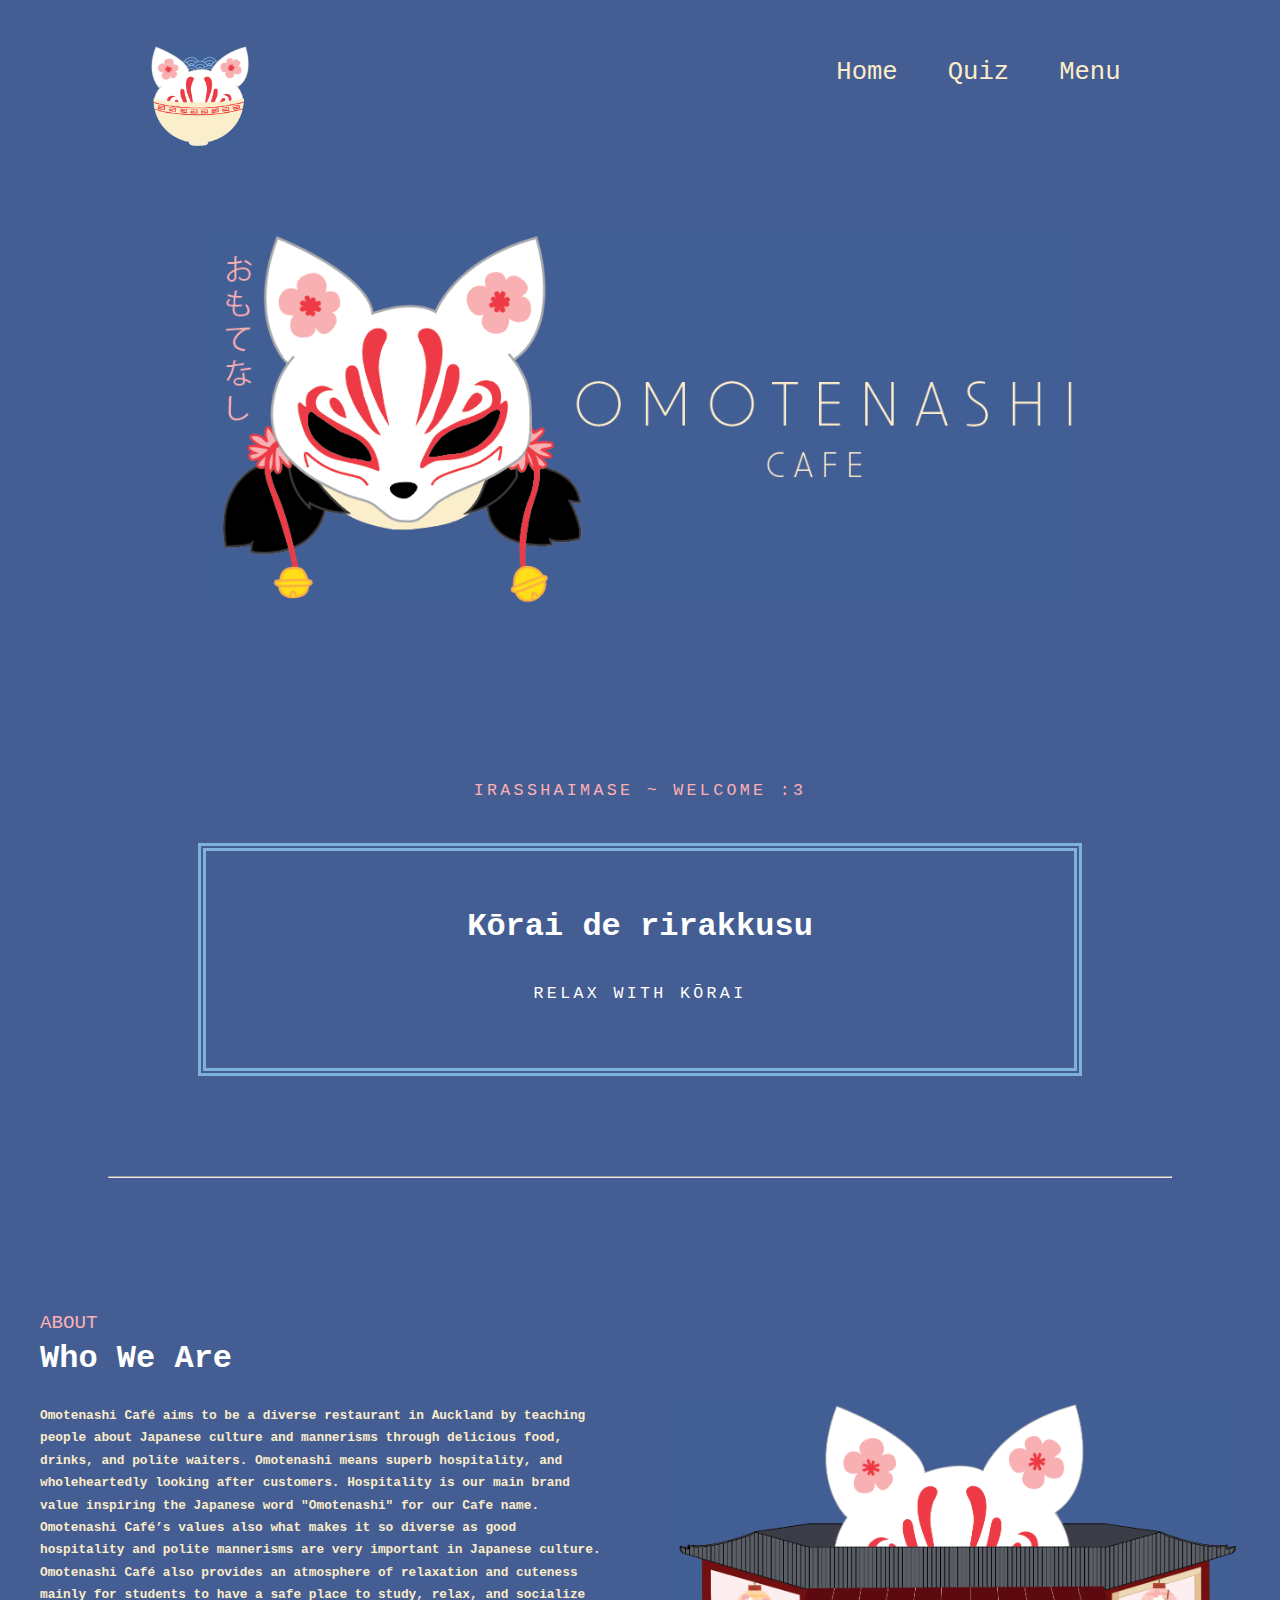
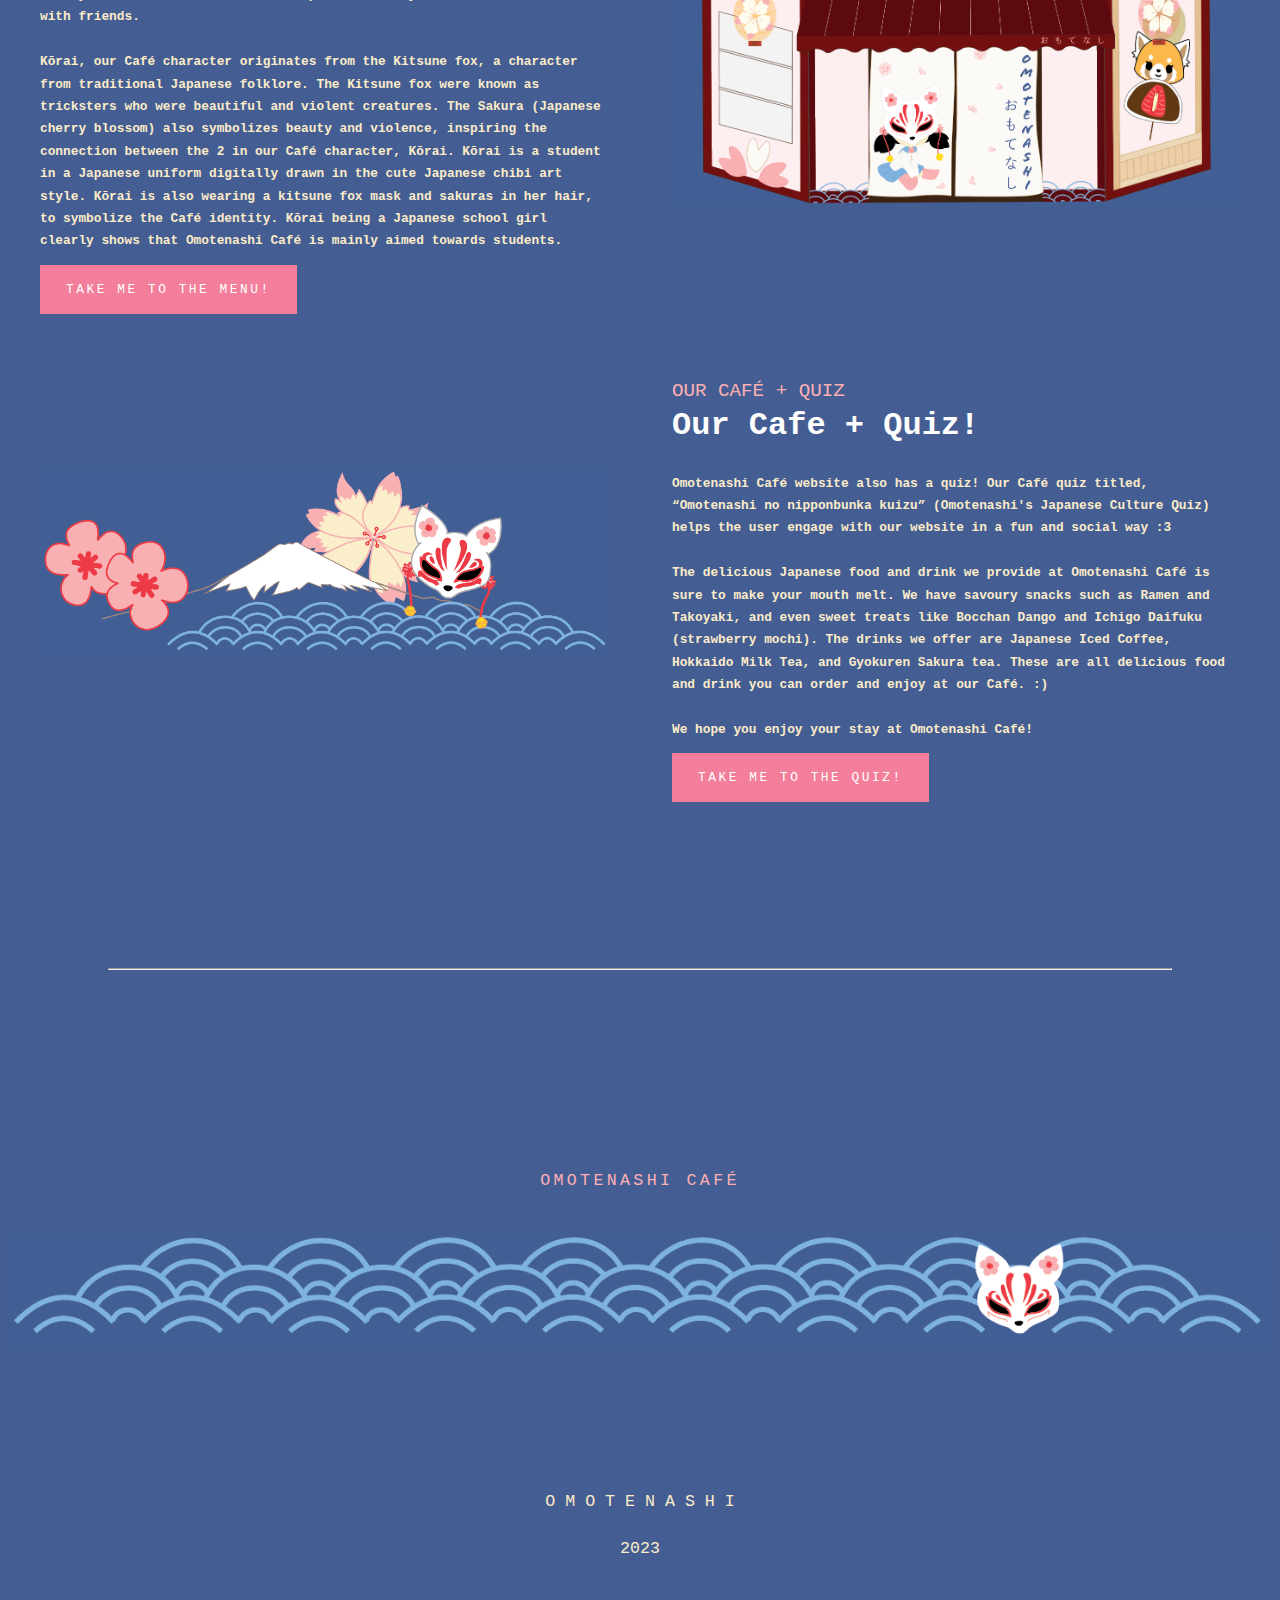
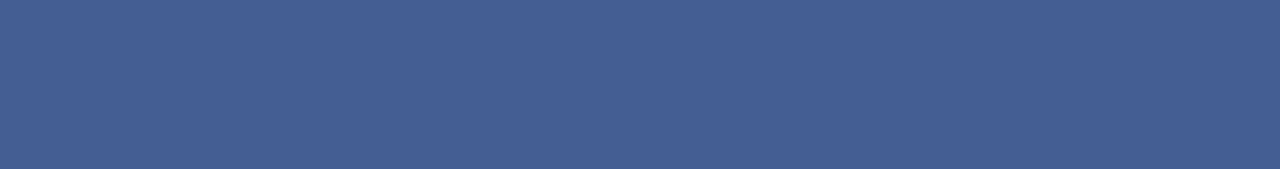
==== index.html @ 2644ee20 "organize files" ====
<!DOCTYPE html>
<html>
    <head>
        <meta charset="utf-8">
        <meta http-equiv="X-UA-Compatible" content="IE=edge">
        <title>おもてなし ~ ^ω^</title>
        <meta name="description" content="">
        <meta name="viewport" content="width=device-width, initial-scale=1">
        <link rel="icon" href="logo(2).PNG">
        <link rel="stylesheet" href="t.css"> <!--CSS page linking-->
    </head>
    <body>
    
      <br>
      <!--NAVBAR-->
      <div class="navbar">
        <a href="3.html">Menu</a>
        <a href="2.html">Quiz</a> 
        <a href="index.html">Home</a> 
        <img class="nav-logo" src="logo.PNG" alt="nav-logo">
      </div>

      <br><br><br>

      <!--Omotenashi Cafe Heading-->
      <div>
      <center><img class="page-headings" src="cafe-heading-2.PNG" alt="cafe-heading"></center>
      </div>

      <br><br><br><br>

      <!--Label Light-->
      <!--<div class="label-light">IRASSHAIMASE ~ WELCOME :3</div>-->
      <div class="label-light">IRASSHAIMASE ~ WELCOME :3</div>
      <br>

      <!--MOTTO HEADING-->
      <div class="box-1"><br><b><p class="heading-small">Kōrai de rirakkusu</p></b>
      <p class="label-light" style="color: white; margin-top: 0.1%;">RELAX WITH KŌRAI</p><br><br></div>

      <!--Line Seperater-->
      <hr>

      <!--ABOUT SECTION-->
      <div class="parent">
        <div class="item">
          <div div class="label-light-left">ABOUT</div>
          <div class="wwa-heading-small"><b>Who We Are</b></div>
          <br>
          <b style="color: #FCECC9; font-size: 1vw;">Omotenashi Café aims to be a diverse restaurant in Auckland
            by teaching people about Japanese culture and mannerisms through delicious food, drinks, and polite waiters. Omotenashi means superb hospitality, 
            and wholeheartedly looking after customers. Hospitality is our main brand value inspiring the Japanese word "Omotenashi" for our Cafe name.
            Omotenashi Café’s values also what makes it so diverse as good hospitality and polite mannerisms are very important in Japanese culture. Omotenashi 
            Café also provides an atmosphere of relaxation and cuteness mainly for students to have a safe place to study, relax, 
            and socialize with friends. 
            <br><br>
            Kōrai, our Café character originates from the Kitsune fox, a character from traditional Japanese folklore. The 
            Kitsune fox were known as tricksters who were beautiful and violent creatures. The Sakura (Japanese cherry blossom) also
            symbolizes beauty and violence, inspiring the connection between the 2 in our Café character, Kōrai. Kōrai is 
            a student in a Japanese uniform digitally drawn in the cute Japanese chibi art style. Kōrai is also wearing a kitsune fox mask
            and sakuras in her hair, to symbolize the Café identity. Kōrai being a Japanese school girl clearly shows that Omotenashi Café is 
            mainly aimed towards students.</p></b>
            <!--"TAKE ME TO THE MENU!" button-->
            <a href="index-3.html"><button type="button" class="button-left">TAKE ME TO THE MENU!</button></a>
        </div>

        <!--Image-->
        <div class="item">
          <br><br><br><br>
          <img class="wwa-image" src="cafe-storefront.PNG" alt="cafe-storefront">
        </div>

      </div>
      
      <!--OUR CAFE & QUIZ SECTION-->
      <div class="parent">
        <!--Image-->
        <div class="item">
          <br><br><br><br>
          <img class="oq-image" src="C+Q.PNG" alt="oq-image">
        </div>
        
        <div class="item">
          <div div class="label-light-right">OUR CAFÉ + QUIZ</div>
          <div class="oq-heading-small"><b>Our Cafe + Quiz!</b></div>
          <br>
          <b style="color: #FCECC9; font-size: 1vw;">Omotenashi Café website also has a quiz! Our Café quiz titled, “Omotenashi no nipponbunka kuizu” (Omotenashi's Japanese Culture Quiz)
            helps the user engage with our website in a fun and social way :3 
            <br><br>
            The delicious Japanese food and drink we provide at Omotenashi Café is sure to make your mouth melt. We have savoury snacks 
            such as Ramen and Takoyaki, and even sweet treats like Bocchan Dango and Ichigo Daifuku (strawberry mochi). The drinks we offer 
            are Japanese Iced Coffee, Hokkaido Milk Tea, and Gyokuren Sakura tea. These are all delicious food and drink you can order and enjoy at our Café. :)
            <br><br>
            We hope you enjoy your stay at Omotenashi Café!</p></b>
            <!--"TAKE ME TO THE QUIZ!" button-->
            <a href="index-2.html"><button type="button" class="button-right">TAKE ME TO THE QUIZ!</button></a>
        </div>
      </div>

      <!--Line Separater-->
      <br>
      <hr>
      <br>

      <!--Label Light-->
      <div class="label-light">OMOTENASHI CAFÉ</div> 
      <br>

      <!--DOODLES-->
      <center><img class="seig-dood" src="Seigaiha doodles.PNG" alt="seig-dood"></center>

      <br><br><br>
      <br><br><br>

      <!--License Label Light-->
        <div class="license-label-light">
          O M O T E N A S H I <br><br> 2023
        </div>
    </div>

      <br><br><br>
      <br><br><br>

      <button onclick="topFunction()" id="btp-btn" title="back-to-top">Back to top ↑</button>

      <br><br><br>
      
      <script src="t.js" async defer></script> <!--JS page linking-->
    </body>

</html>
---- t.css ----
/*GENERAL*/
* {
    box-sizing: border-box;
  }
  
  body {
    background-color: #445E93;
    font-family: 'Courier New', Courier, monospace;
    font-size: 100%;     /* flexible baseline */
    line-height: 1.4;
  }
  
  /*Navbar*/
  .navbar {
    width: 80%;
    overflow:auto;
    margin:auto;
  }
  
  .nav-logo {
    float: left;
    padding: 15px;
    text-decoration: none;
    width: 13%;
  }
  
  .navbar a {
    float: right;
    padding: 25px;
    text-decoration: none;
    font-size: 2vw;
    color: #FCECC9;
  }
  
  .navbar a:hover {
    color: #7EB2DD;
  }
  
  /*Scroll back to top of page*/
  #btp-btn {
    display: none;
    position: fixed;
    bottom: 20px;
    right: 30px;
    z-index: 99;
    font-size: 1.5vw;
    font-family: 'Courier New', Courier, monospace;
    border: none;
    outline: none;
    background-color: #F37F9C;
    color: white;
    cursor: pointer;
    padding: 15px;
    border-radius: 4px;
    transition: all 0.3s;
    
  }
  
  #btp-btn:hover {
    background-color: #7EB2DD;
    transition: all 0.3s;
  }
  
  /*Responsive page footers*/
  .seig-dood {
    max-width: 100%;
    height: auto;
  }
  
  /*HOME PAGE*/
  
  /*Page Headings*/
  .page-headings {
    width: 70%;
  }
  
  h1 {
      text-align: center;
      margin-top: 110px;
      margin-bottom: 15px;
      font-size: 44px;
      line-height: 62px;
      font-weight: 400;
      color: white;
  }
  
  /*Label Light*/
  .label-light {
    margin-top: 77px;
    margin-bottom: 18px;
    text-align: center;
    letter-spacing: 0.2em;
    color: #FCB0B3;
    font-size: 1.3vw;
  }
  
  /*Small (Motto) Heading*/
  .heading-small {
    text-align: center;
    font-size: 1.3vw;
    font-size: 2.5vw;
    color: white;
  }
  
  /*Line Separater*/
  hr {
    margin: 100px;
    color: #FCECC9;
  }
  
  /*Main Flexbox responsive CSS for ABOUT section columns*/
  .parent {
    display: flex;
  }
  
  .item {
    width: 50%;
    padding: 2em;
    color: #ffffff;
    min-height: 500px;
  }
  
  /*Media query detecting viewport width*/
  @media screen and (max-width: 600px){
    
    .parent {
      flex-direction: column-reverse;  
    }
    
    .item {
      width: auto;
      min-height: 200px;
    } 
  }
  
  /*ABOUT SECTION*/
  
  /*Label Light-left*/
  .label-light-left {
    color: #FCB0B3;
    font-size: 1.5vw;
  }
  
  /*Who We Are Heading*/
  .wwa-heading-small {
    font-size: 2.5vw;
    color: white;
  }
  
  /*Button-left*/
  .button-left {
    background-color: #F37F9C;
    border: none;
    color: white;
    padding: 12px 26px;
    text-align: center;
    display: inline-block;
    font-size: 1vw;
    font-family: 'Courier New', Courier, monospace;
    letter-spacing: 0.2em;
    line-height: 25px;
    transition: all 0.3s;
  }
  
  .button-left:hover {
    background-color: #7EB2DD;
    transition: all 0.3s;
    cursor: pointer;
  }
  
  /*WWA Image*/
  .wwa-image {
    width: 100%;
    height: auto;
  }
  
  /*OUR CAFE + QUIZ SECTION*/
  
  /*Label Light-right*/
  .label-light-right {
    color: #FCB0B3;
    font-size: 1.5vw;
  }
  
  /*Our Quiz! Heading*/
  .oq-heading-small {
    font-size: 2.5vw;
    color: white;
  }
  
  /*Button-right*/
  .button-right {
    background-color: #F37F9C;
    border: none;
    color: white;
    padding: 12px 26px;
    text-align: center;
    display: inline-block;
    font-size: 1vw;
    font-family: 'Courier New', Courier, monospace;
    letter-spacing: 0.2em;
    line-height: 25px;
    transition: all 0.3s;
  }
  
  .button-right:hover {
    background-color: #7EB2DD;
    transition: all 0.3s;
    cursor: pointer;
  }
  
  /*OQ Image*/
  .oq-image {
    width: 100%;
    height: auto;
  }
  
  /*License Label Light*/
  .license-label-light {
    text-align: center;
    color: #FCECC9;
    font-size: 1.3vw;
  }
  
  /*QUIZ PAGE*/
  
  /*SweetAlert2 button*/
  .sweetalert2 {
    cursor: pointer;
    background-color: #445E93;
    border:none; 
    border-radius: 3px;
    padding: 10px;
    text-decoration: none;
    margin-bottom: -5%;
  }
  
  /*QUIZ PROGRAM*/
  .app {
    background: #FBDADC;
    max-width: 60%;
    margin: 100px auto 0;
    border-radius: 25px;
    padding: 30px;
  }
  
  .app h1 {
    font-size: 25px;
    color: #7EB2DD;
    font-weight: 600;
    border-bottom: 1px solid #F37F9C;
    padding-bottom: 30px;
  }
  
  .quiz {
    padding: 20px 0;
  }
  
  .quiz h2 {
    color: #445E93;
    font-weight: 600;
  }
  
  /*Multi-choice buttons*/
  .btn {
    background: #FFF;
    color: #445E93;
    font-size: 1.3vw;
    font-weight: 800;
    font-family: 'Courier New', Courier, monospace;
    width: 100%;
    border: 0px solid #222;
    padding: 10px;
    margin: 10px 0;
    text-align: left;
    border-radius: 4px;
    cursor: pointer;
    transition: all 0.3s;
  }
  
  .btn:hover:not([disabled]){
    background: #ADCCEB;
    color: #fff;
  }
  
  .btn:disabled{
    cursor: no-drop;
  }
  
  /*"Next question" button*/
  #next-btn {
    background: #F37F9C;
    color: #fff;
    font-family: 'Courier New', Courier, monospace;
    font-weight: 500;
    font-size: 1.5vw;
    width: 150px;
    border: 0;
    padding: 10px;
    margin: 20px auto 0;
    border-radius: 4px;
    cursor: pointer;
    display: none;
  }
  
  #next-btn:hover {
    background-color: #7EB2DD;
    transition: all 0.3s;
    cursor: pointer;
  }
  
  /*Hide next button when user is answering question - prevents user from breaking program*/
  
  
  /*correct + incorrect answers*/
  .correct{
    background: #8ace7e;
  }
  
  .incorrect{
    background: #ff684c;
  }
  
  /*Japanese Culture Descriptions*/ 
  .paragraph-light-center {
    color: #FCECC9;
    font-size: 1.3vw;
    max-width: 60%;
  }
  
  /*OUR VALUES + FOOD AND DRINK*/
  /*Column Headings*/
  .heading-small-columns {
    text-align: center;
    font-size: 3vw;
    color: white;
  }
  
  * {
    box-sizing: border-box;
  }
  
  .column {
    float: left;
    width: 33.33%;
    padding: 10px;
  }
  
  .row:after {
    content: "";
    display: table;
    clear: both;
  }
  
  h2 {
    text-align: center;
    color: #FCB0B3;
    font-size: 2vw;
  }
  
  .our-value-headings {
    text-align: center;
    color: #FCB0B3;
    font-family: 'Courier New', Courier, monospace;
    font-size: 2vw;
  }
  
  .s-desc {
    color: #FCECC9;
    text-align: center;
    margin: 35px;
    font-size: 1vw;
  }
  
  .container {
    display: flex;
    flex-direction: row;
    justify-content: space-evenly;
    align-items: stretch;
  }
  
  .item {
    flex-basis: 100%;
  }
  
  /*OUR FOOD PAGE*/
  
  
  
  /*for onenote evidence*/
  
  /*motto-heading*/
  .box-1 {
    margin-left: 15%;
    margin-right: 15%;
    border-width: 8px;
    border-color: #7EB2DD;
    border-style: double;
  }
  
  .motto-heading {
    writing-mode: vertical-lr;
    margin: auto;
    height: 350px;
    width: 300px;
    text-orientation: upright;
  }
  
  /*japanese-culture-description*/
  .box-2 {
    margin-left: 10%;
    margin-right: 10%;
    border-width: 8px;
    border-color: #7EB2DD;
    border-style: double;
  }
  
  /*cafe-menu-section*/
  .box-3 {
    margin-left: 6%;
    margin-right: 6%;
    border-width: 8px;
    border-color: #7EB2DD;
    border-style: double;
  }
  
  /*about + cafe section*/
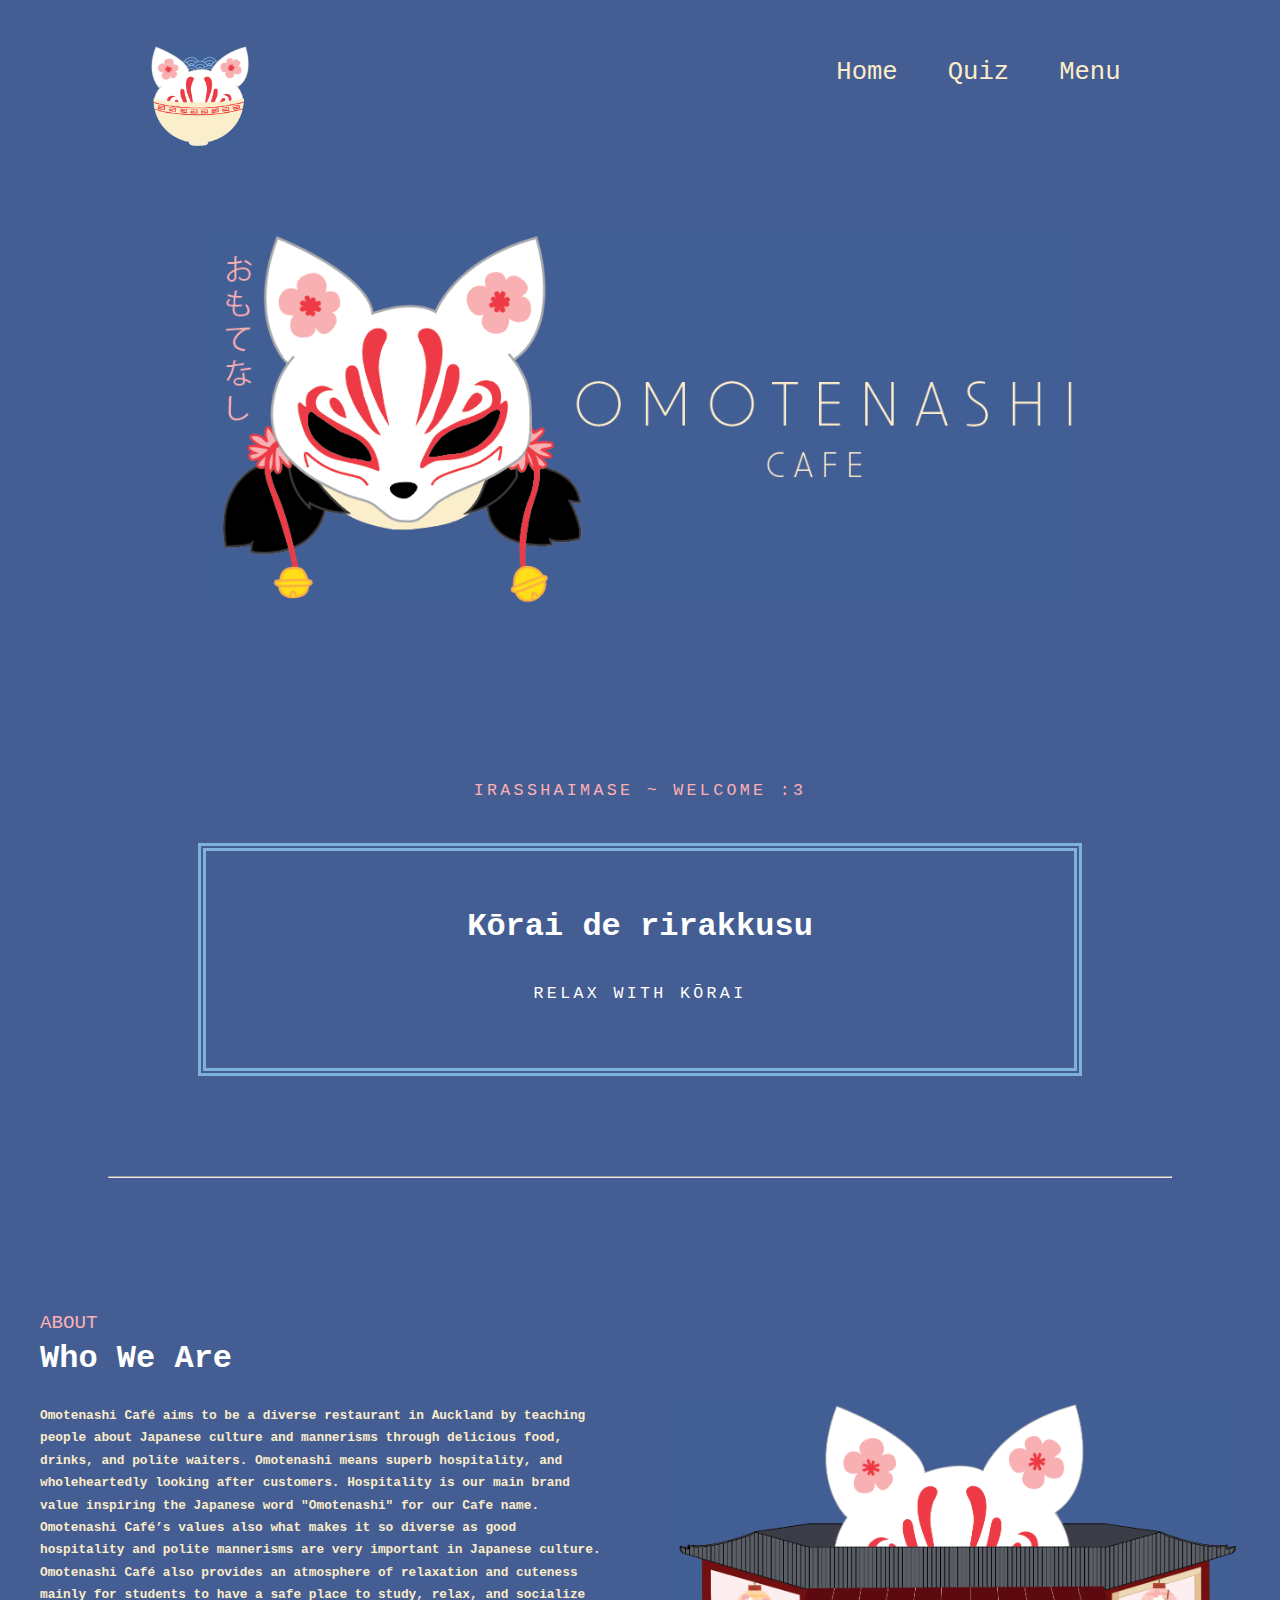
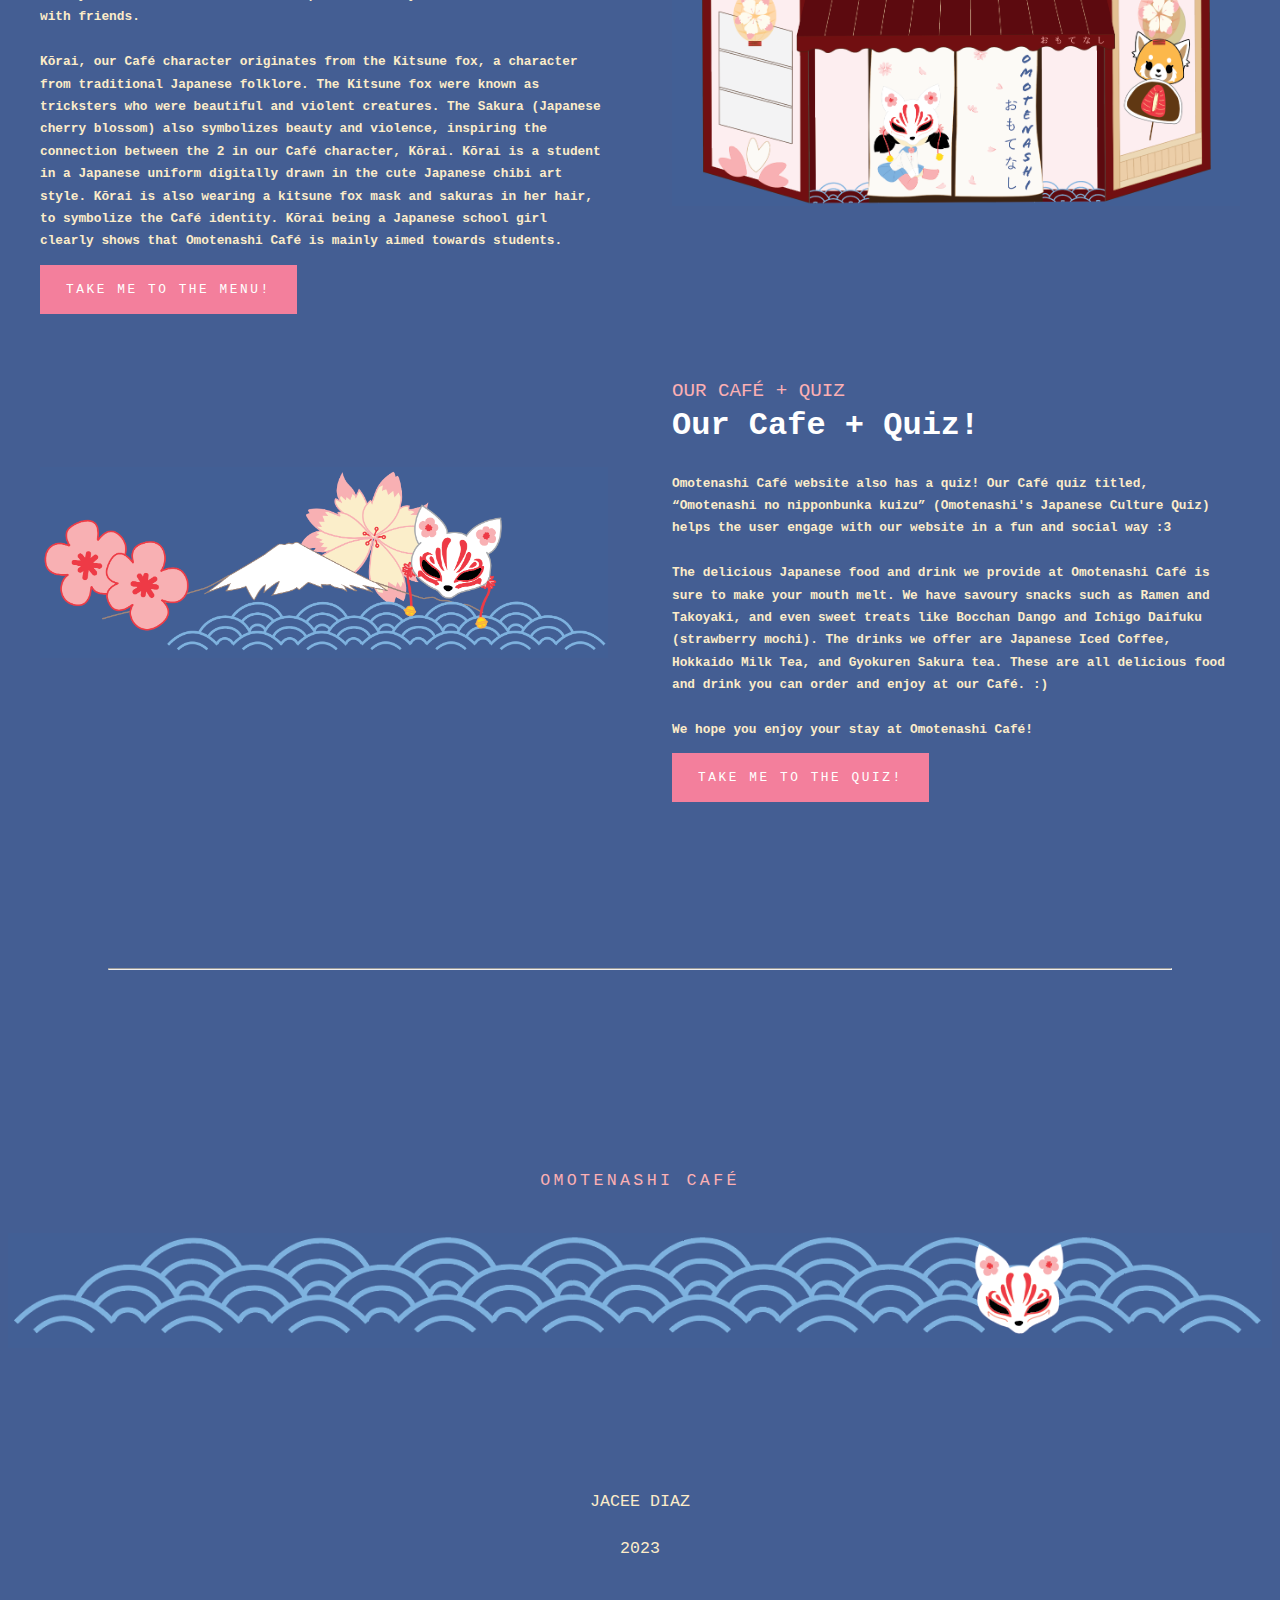
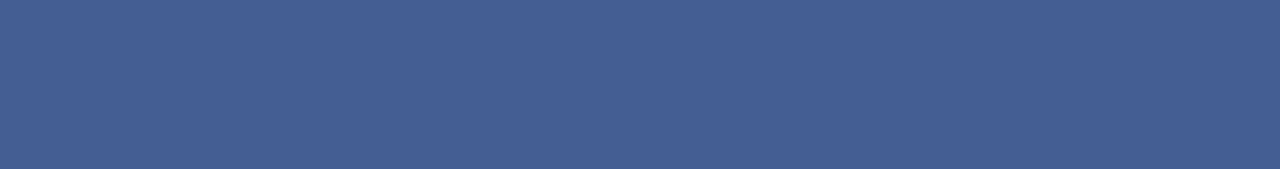
==== commit 2891d021: "adding name to licensing" ====
--- a/index.html
+++ b/index.html
@@ -114,7 +114,7 @@
 
       <!--License Label Light-->
         <div class="license-label-light">
-          O M O T E N A S H I <br><br> 2023
+          JACEE DIAZ <br><br> 2023
         </div>
     </div>
 
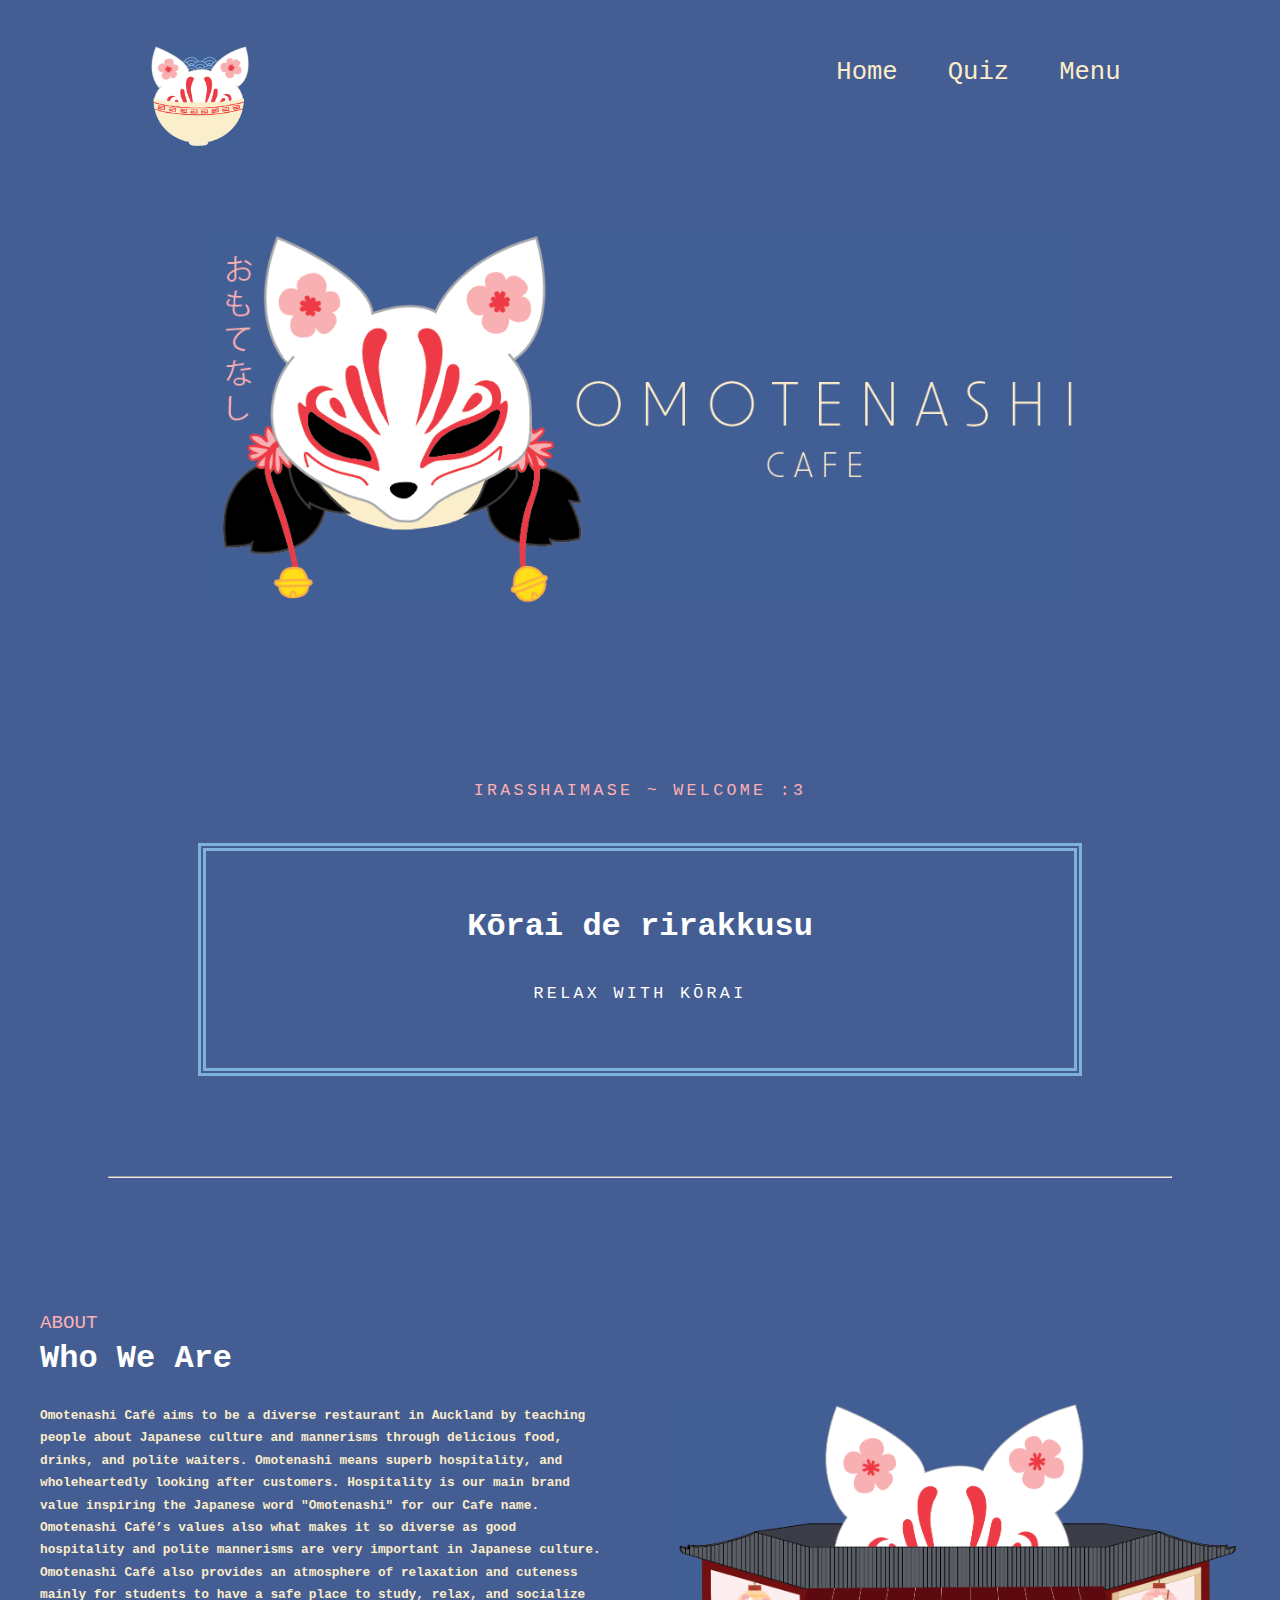
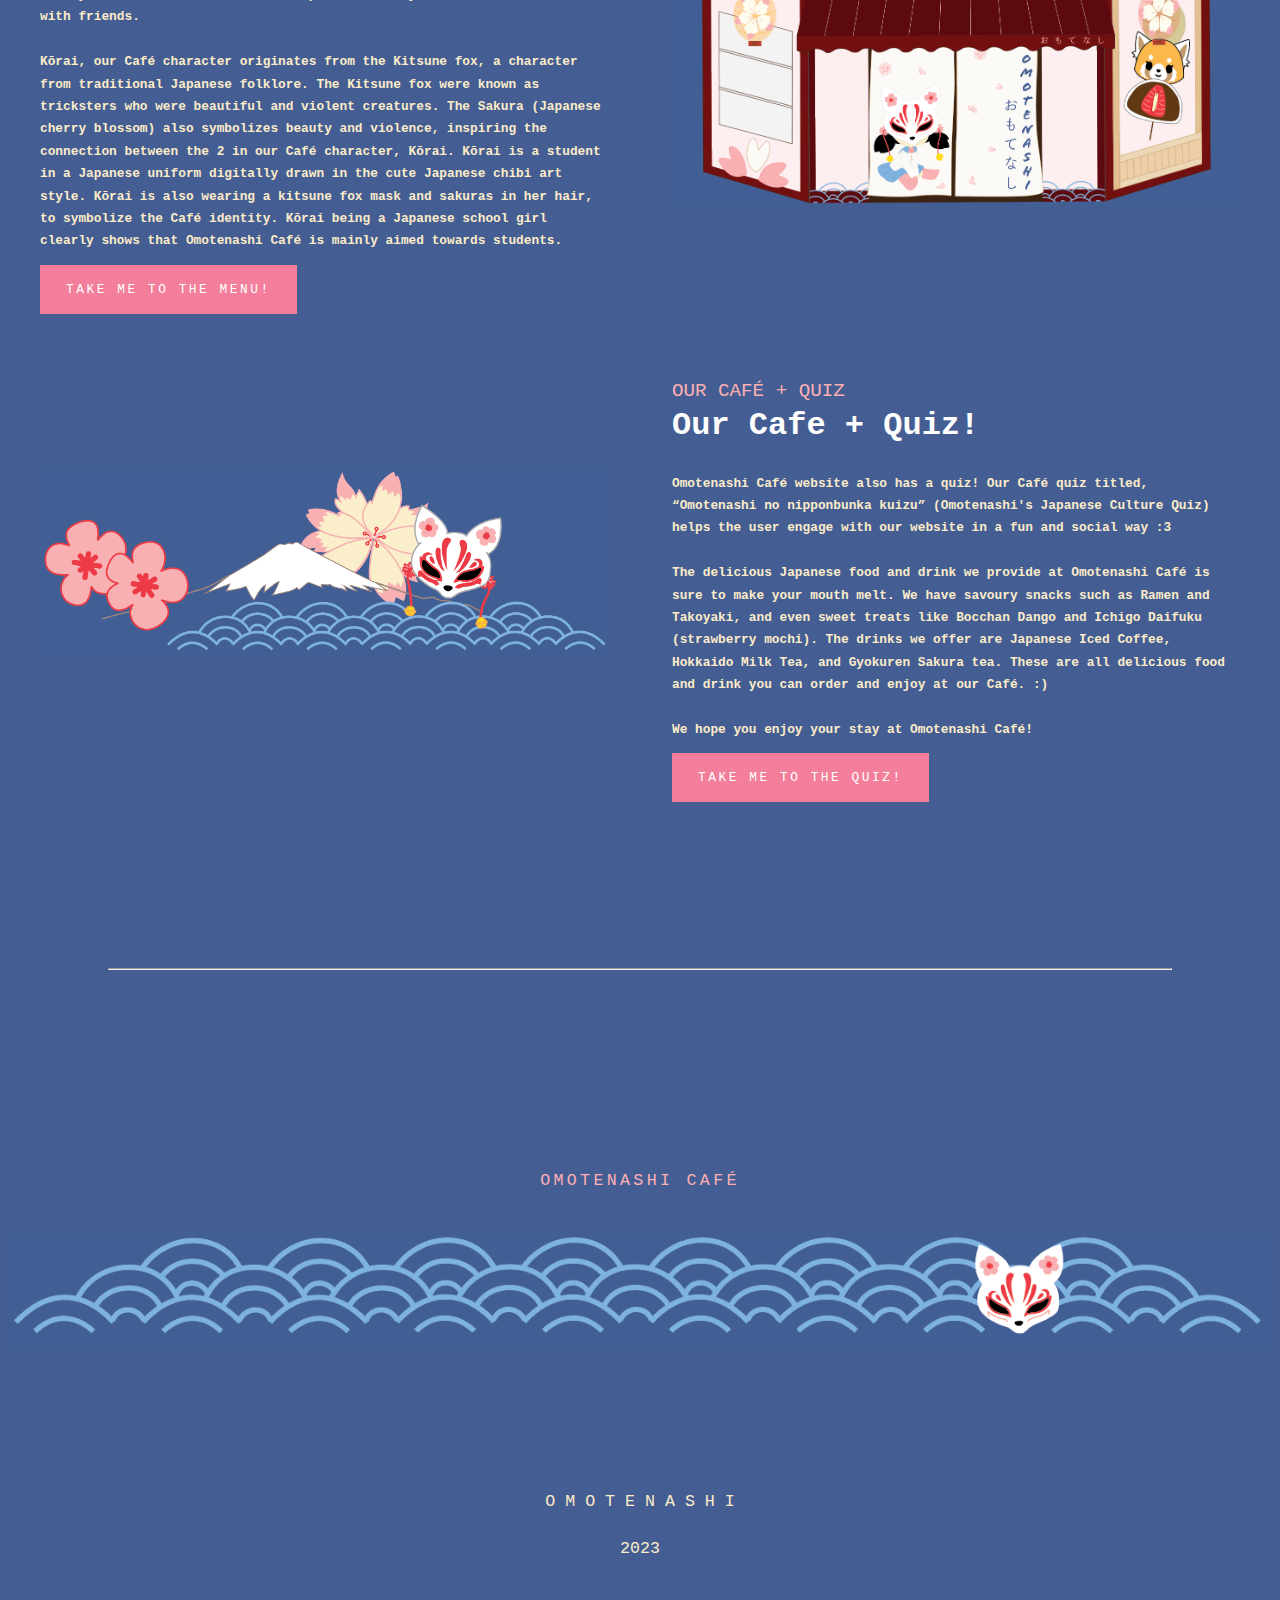
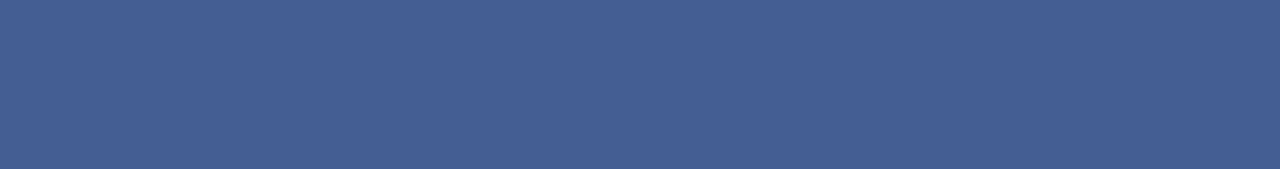
==== commit cff106b3: "changing page links - home page" ====
--- a/index.html
+++ b/index.html
@@ -61,7 +61,7 @@
             and sakuras in her hair, to symbolize the Café identity. Kōrai being a Japanese school girl clearly shows that Omotenashi Café is 
             mainly aimed towards students.</p></b>
             <!--"TAKE ME TO THE MENU!" button-->
-            <a href="index-3.html"><button type="button" class="button-left">TAKE ME TO THE MENU!</button></a>
+            <a href="3.html"><button type="button" class="button-left">TAKE ME TO THE MENU!</button></a>
         </div>
 
         <!--Image-->
@@ -93,7 +93,7 @@
             <br><br>
             We hope you enjoy your stay at Omotenashi Café!</p></b>
             <!--"TAKE ME TO THE QUIZ!" button-->
-            <a href="index-2.html"><button type="button" class="button-right">TAKE ME TO THE QUIZ!</button></a>
+            <a href="2.html"><button type="button" class="button-right">TAKE ME TO THE QUIZ!</button></a>
         </div>
       </div>
 
@@ -114,7 +114,7 @@
 
       <!--License Label Light-->
         <div class="license-label-light">
-          JACEE DIAZ <br><br> 2023
+          O M O T E N A S H I <br><br> 2023
         </div>
     </div>
 
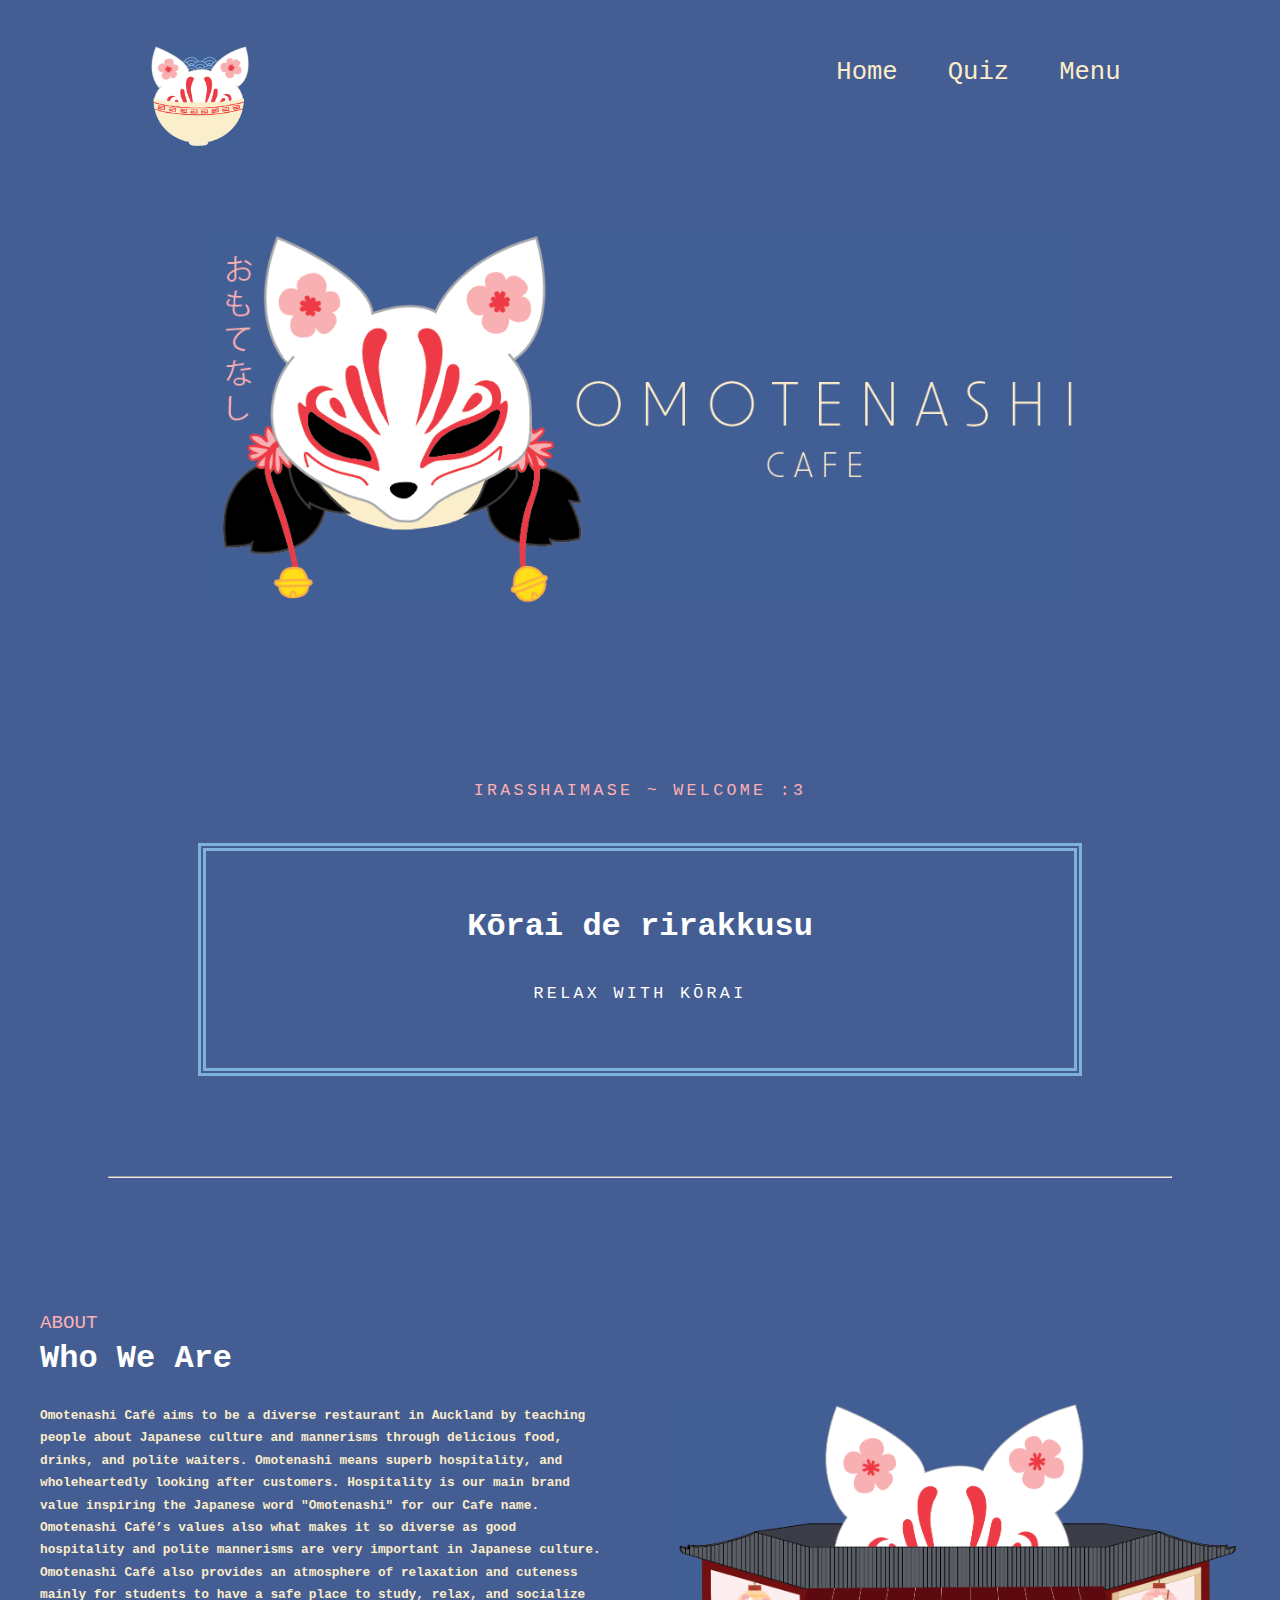
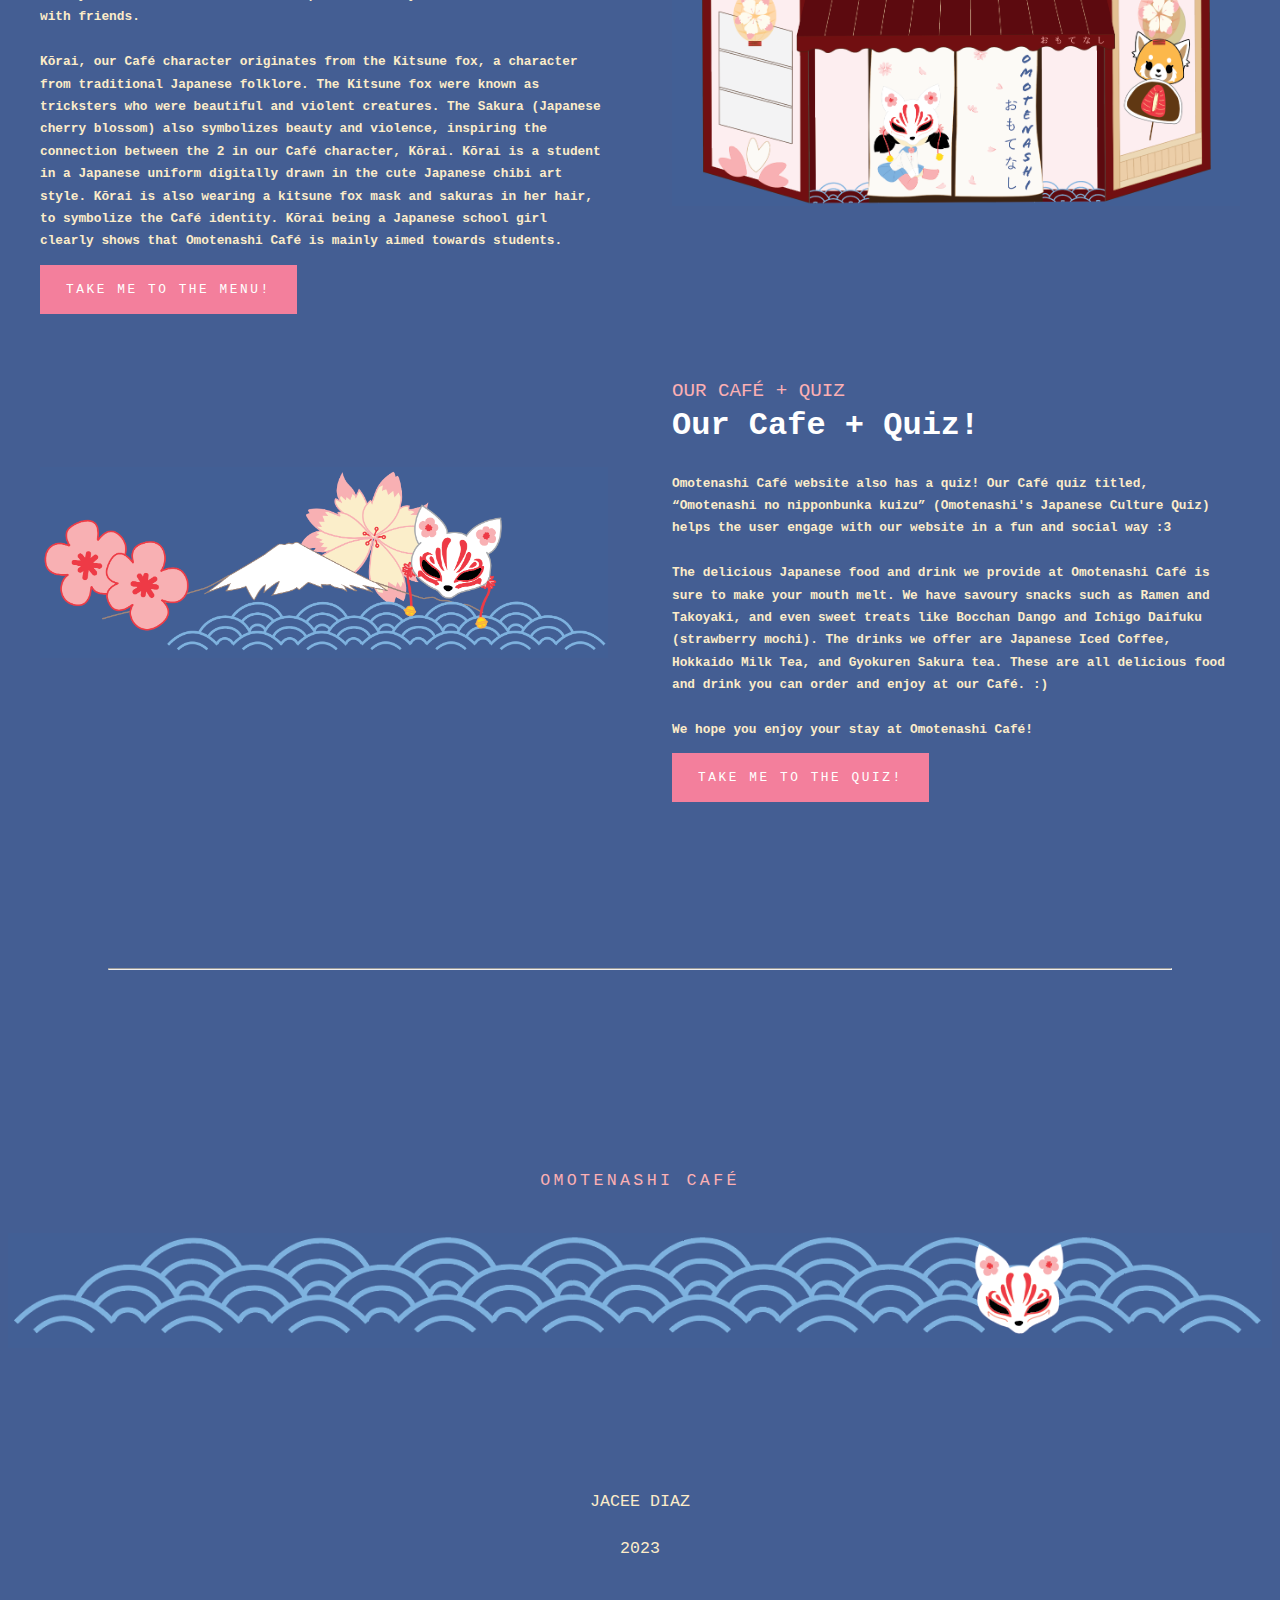
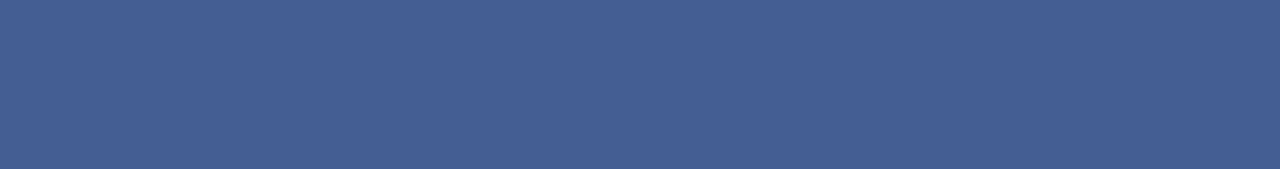
==== commit 884914f5: "Merge branch 'main' of https://github.com/JCDC343/Omotenashi-Official-Site" ====
--- a/index.html
+++ b/index.html
@@ -114,7 +114,7 @@
 
       <!--License Label Light-->
         <div class="license-label-light">
-          O M O T E N A S H I <br><br> 2023
+          JACEE DIAZ <br><br> 2023
         </div>
     </div>
 
